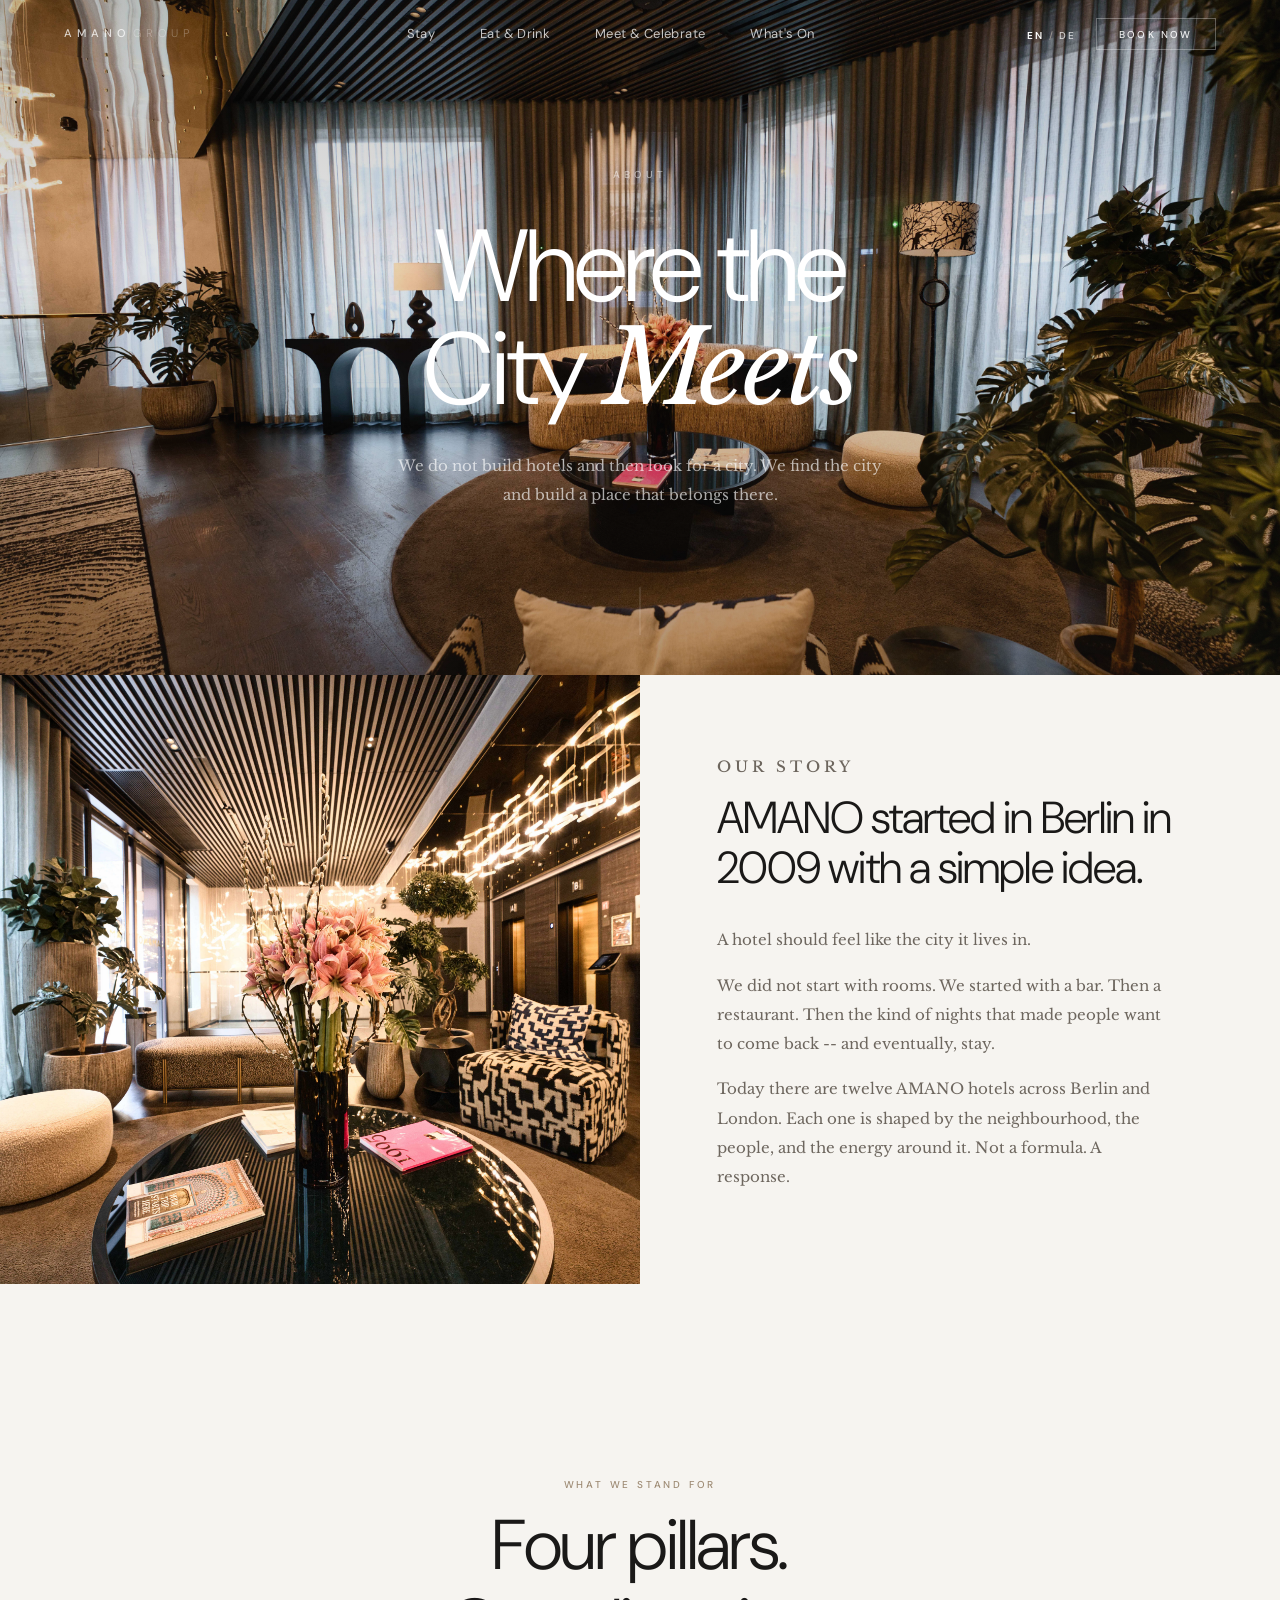
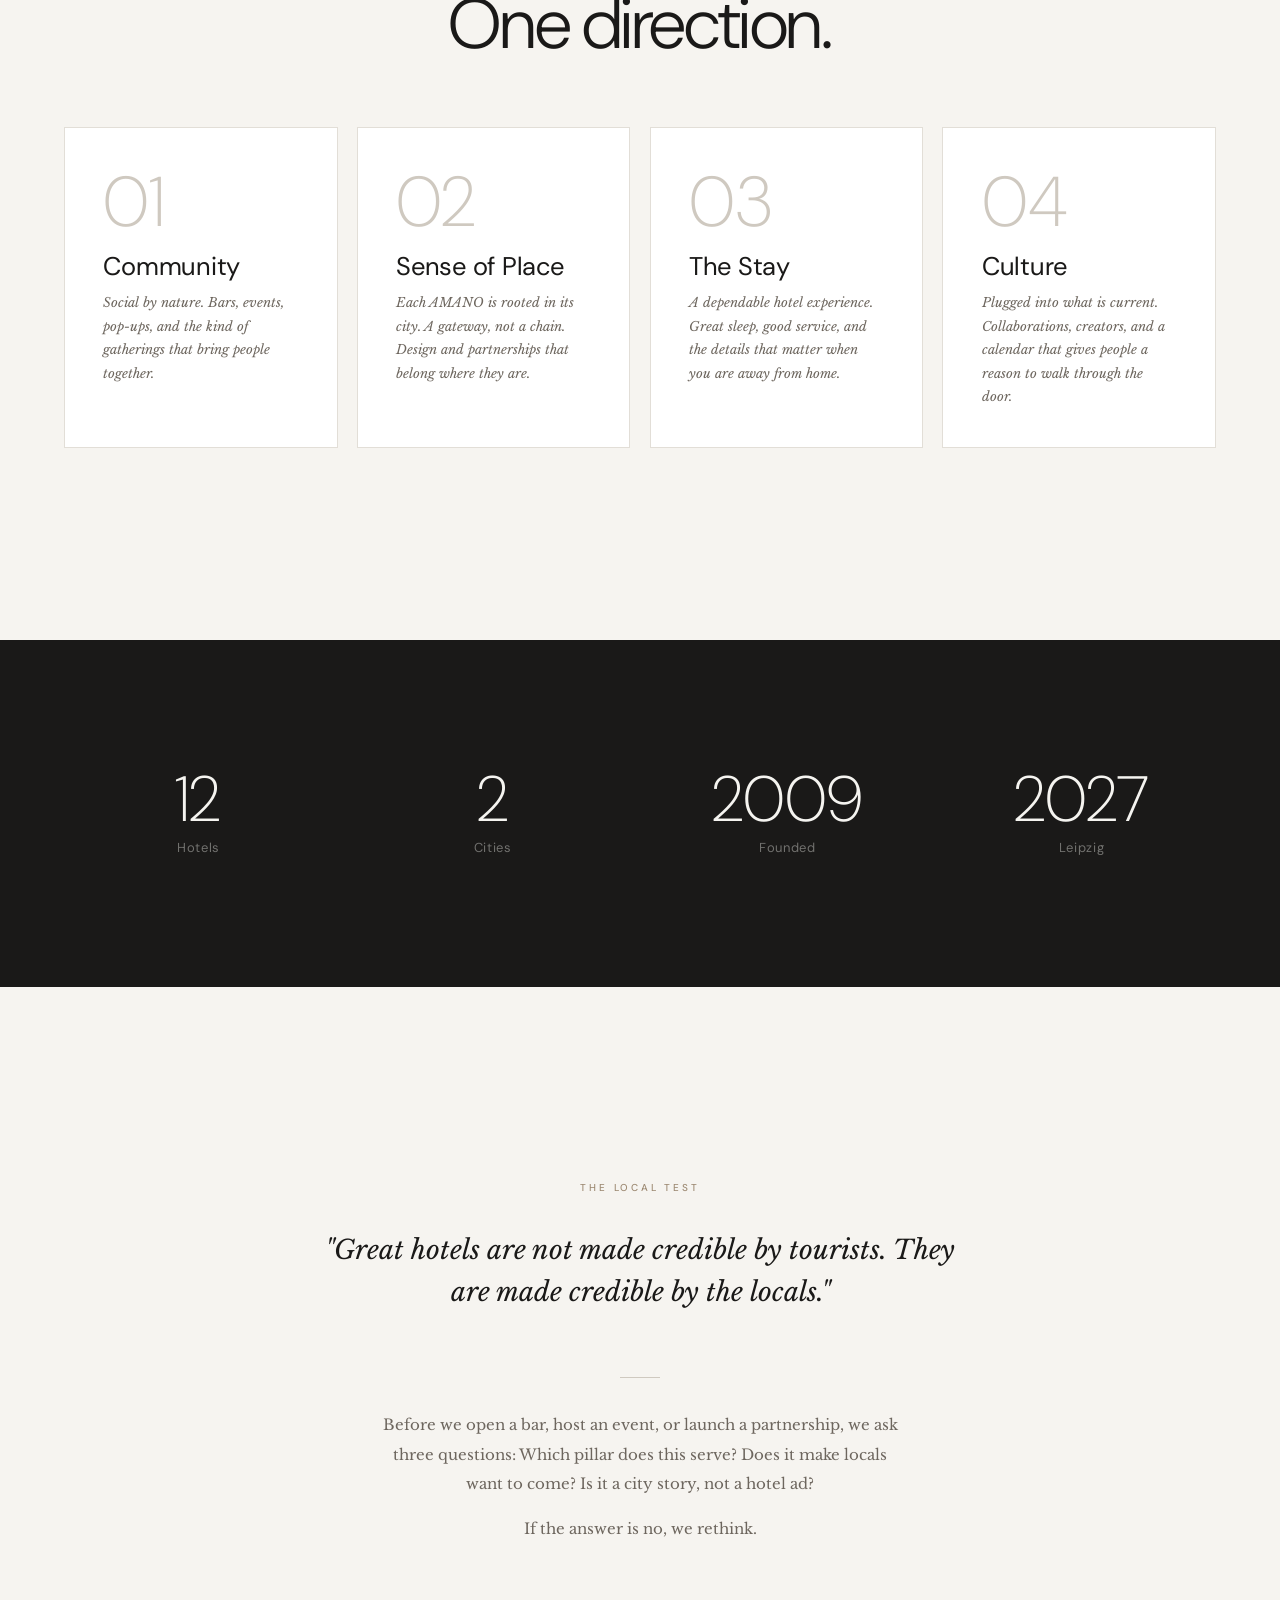
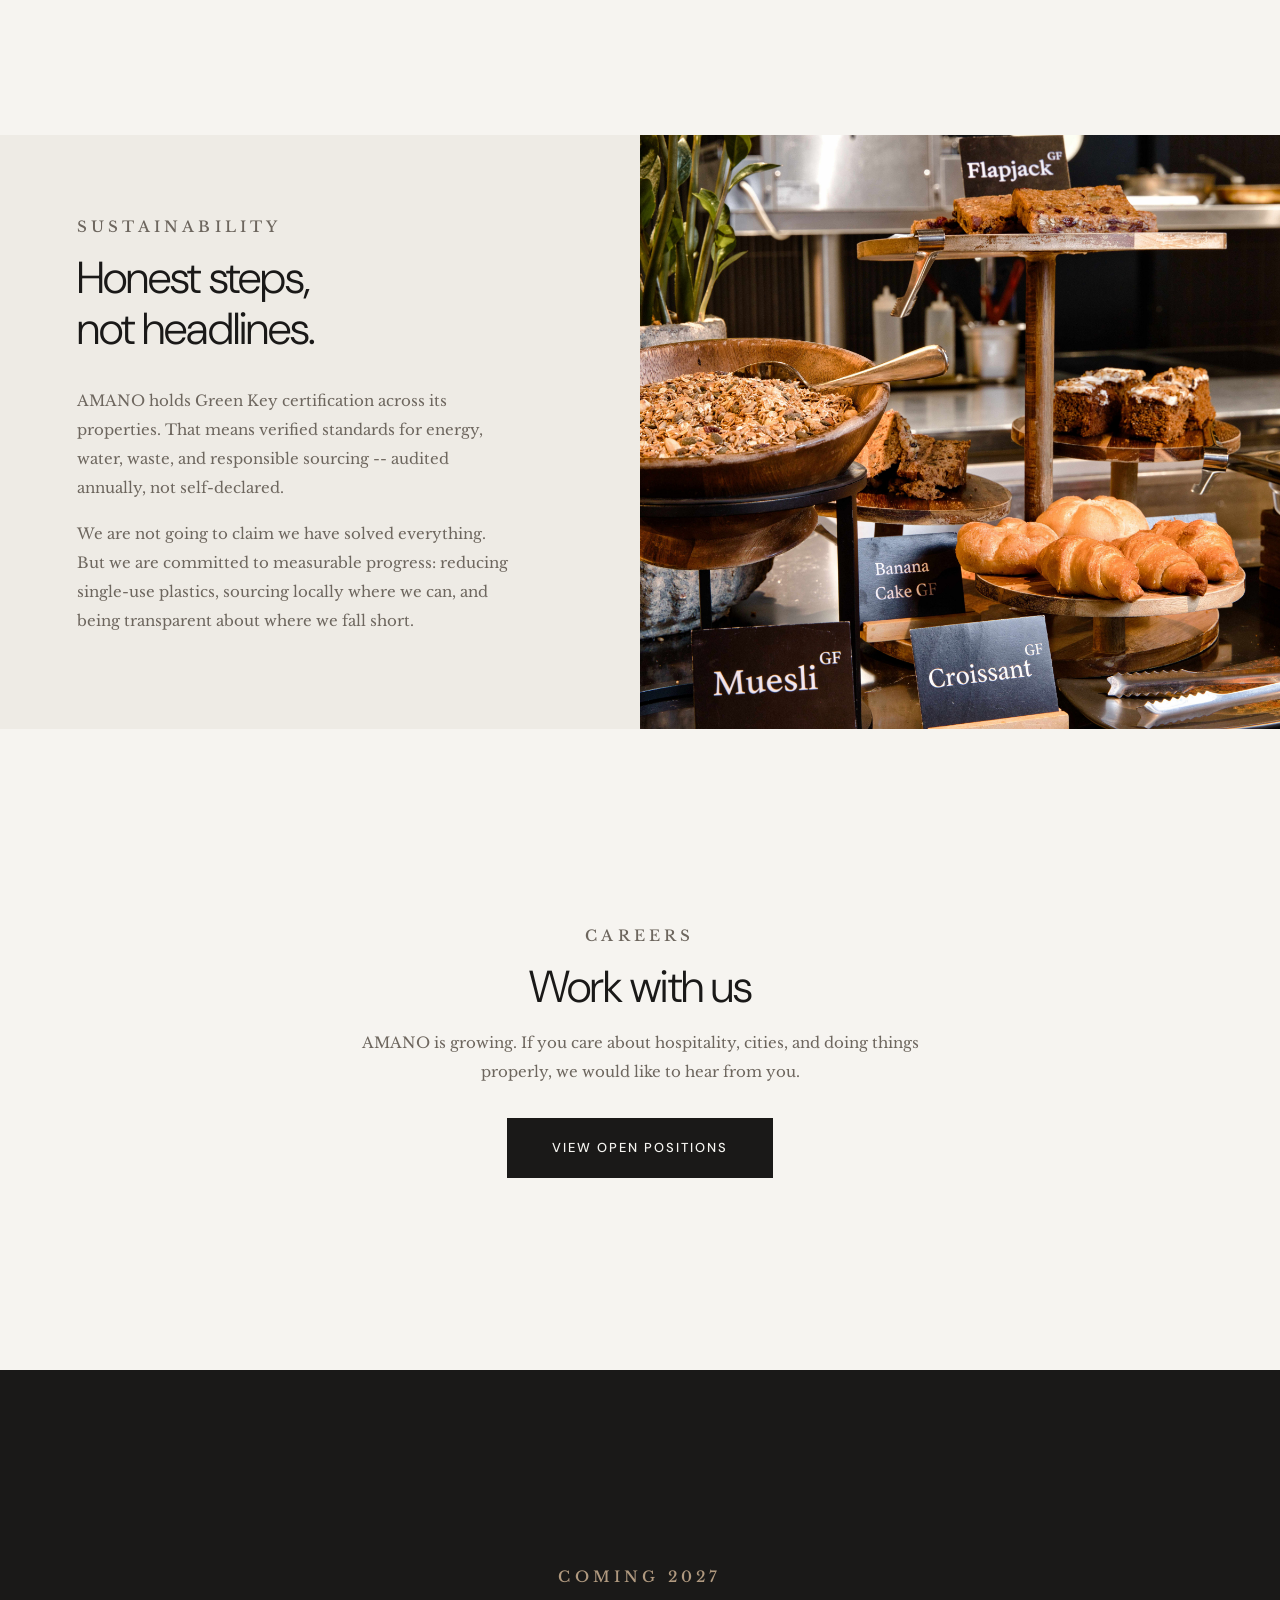
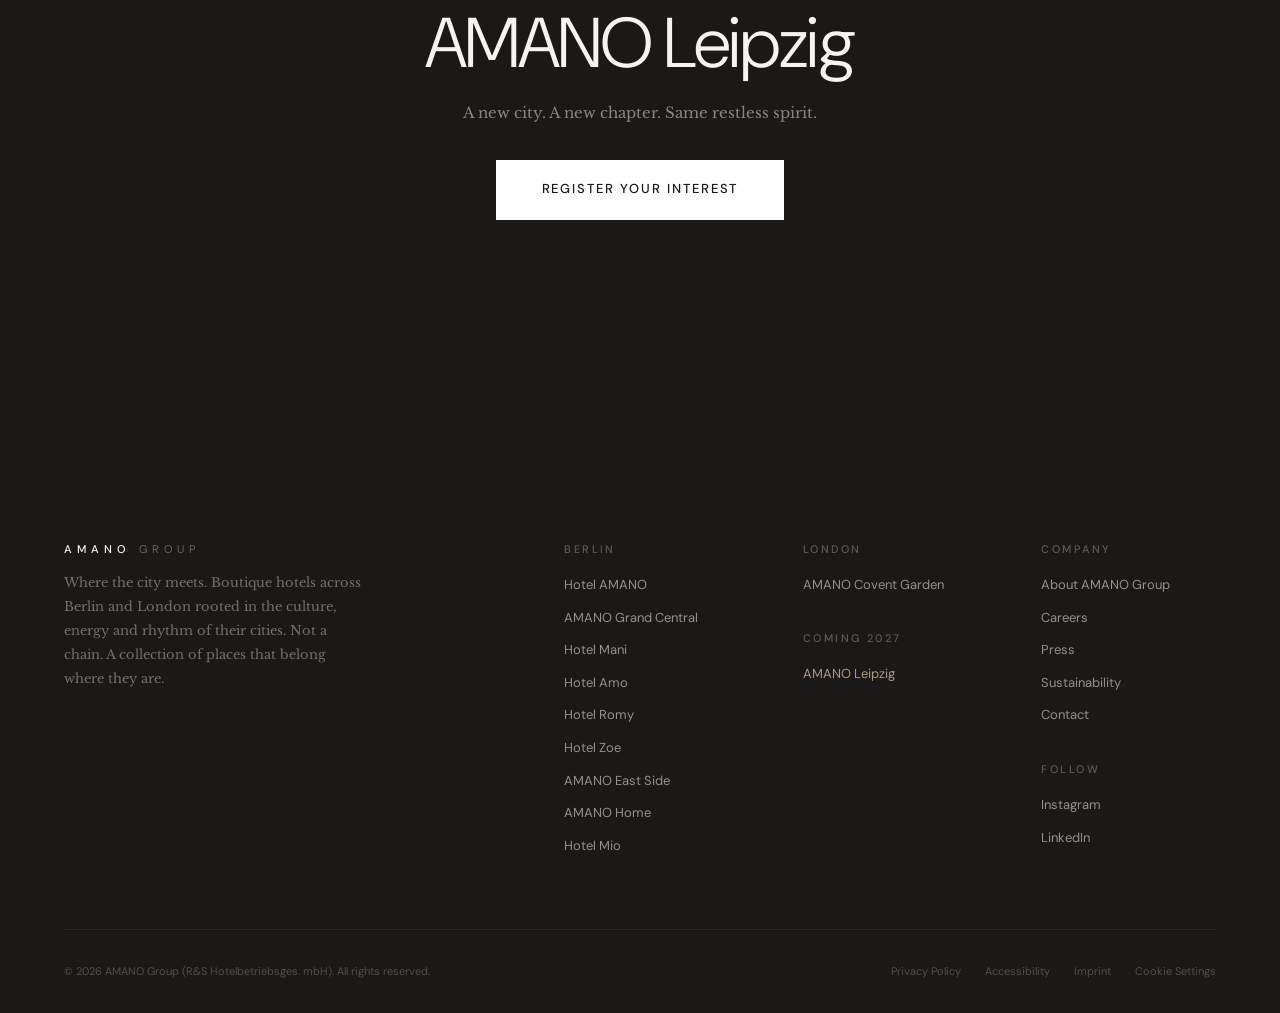
==== about.html @ 75efab24 "Add 5 new pages: Eat & Drink, Meet & Celebrate, What's On, Berlin, About Full site now 7 pages, each" ====
<!DOCTYPE html>
<html lang="en">
<head>
  <meta charset="UTF-8">
  <meta name="viewport" content="width=device-width, initial-scale=1.0">
  <title>About AMANO Group | Where the City Meets</title>
  <meta name="description" content="AMANO Group was founded in Berlin in 2009. Twelve hotels across Berlin and London, each shaped by the neighbourhood, the people, and the energy around it.">
  <link rel="stylesheet" href="css/style.css">
  <style>
    /* ========== About Page Specific Styles ========== */

    /* --- About Hero (shorter than homepage, bottom-aligned text) --- */
    .about-hero {
      position: relative;
      height: 75vh;
      min-height: 560px;
      display: flex;
      align-items: center;
      justify-content: center;
      text-align: center;
      overflow: hidden;
    }

    .about-hero__bg {
      position: absolute;
      inset: 0;
    }

    .about-hero__bg img {
      width: 100%;
      height: 100%;
      object-fit: cover;
    }

    .about-hero__overlay {
      position: absolute;
      inset: 0;
      background: linear-gradient(
        180deg,
        rgba(26,25,24,0.25) 0%,
        rgba(26,25,24,0.1) 40%,
        rgba(26,25,24,0.35) 100%
      );
    }

    .about-hero__content {
      position: relative;
      z-index: 2;
      max-width: 720px;
      padding: 0 2rem;
    }

    .about-hero__title {
      font-family: var(--font-heading);
      font-size: var(--size-hero);
      font-weight: 300;
      line-height: 1.0;
      letter-spacing: -0.03em;
      color: #fff;
      margin-bottom: var(--space-md);
    }

    .about-hero__title em {
      font-family: var(--font-editorial);
      font-style: italic;
      font-weight: 400;
    }

    .about-hero__subtitle {
      font-family: var(--font-editorial);
      font-size: var(--size-body);
      font-weight: 400;
      line-height: 1.9;
      color: rgba(255,255,255,0.65);
      max-width: 500px;
      margin: 0 auto;
    }

    .about-hero__tagline {
      margin-bottom: var(--space-md);
      color: rgba(255,255,255,0.5);
      letter-spacing: 0.4em;
    }

    .about-hero__scroll {
      position: absolute;
      bottom: 2.5rem;
      left: 50%;
      transform: translateX(-50%);
      z-index: 2;
    }

    /* --- Brand Story (Split) --- */
    .brand-story .split__content p {
      max-width: 460px;
    }

    /* --- Four Pillars --- */
    .pillars-section {
      padding: var(--space-2xl) 0;
    }

    .pillar-card {
      padding: clamp(1.5rem, 3vw, 2.5rem);
      background: var(--bg-card);
      border: 1px solid var(--border-light);
      transition: border-color var(--duration-fast);
    }

    .pillar-card:hover {
      border-color: var(--accent);
    }

    .pillar-card__number {
      font-family: var(--font-heading);
      font-size: var(--size-h1);
      font-weight: 200;
      color: var(--border-medium);
      line-height: 1;
      margin-bottom: var(--space-sm);
    }

    .pillar-card__name {
      font-family: var(--font-heading);
      font-size: var(--size-h3);
      font-weight: 400;
      letter-spacing: -0.01em;
      margin-bottom: 0.6rem;
    }

    .pillar-card__desc {
      font-family: var(--font-editorial);
      font-size: var(--size-small);
      font-style: italic;
      color: var(--text-secondary);
      line-height: 1.8;
    }

    /* --- Numbers Section --- */
    .numbers-section {
      background: var(--bg-dark);
      padding: var(--space-xl) 0;
    }

    .numbers-grid {
      display: grid;
      grid-template-columns: repeat(4, 1fr);
      gap: clamp(1rem, 2vw, 2rem);
      text-align: center;
    }

    .number-block__value {
      font-family: var(--font-heading);
      font-size: clamp(2.5rem, 5vw, 4.5rem);
      font-weight: 200;
      line-height: 1;
      color: var(--text-light);
      margin-bottom: 0.3rem;
    }

    .number-block__label {
      font-size: var(--size-small);
      color: rgba(245,244,240,0.4);
      letter-spacing: 0.05em;
    }

    /* --- Local Test (Editorial Quote Block) --- */
    .local-test {
      padding: var(--space-2xl) 0;
    }

    .local-test__inner {
      max-width: 640px;
      margin: 0 auto;
      text-align: center;
    }

    .local-test__quote {
      font-family: var(--font-editorial);
      font-size: clamp(1.25rem, 2.5vw, 1.65rem);
      font-style: italic;
      font-weight: 400;
      line-height: 1.6;
      color: var(--text-primary);
      margin-bottom: var(--space-lg);
    }

    .local-test__body {
      font-family: var(--font-editorial);
      font-size: var(--size-body);
      color: var(--text-secondary);
      line-height: 1.95;
      max-width: 520px;
      margin: 0 auto var(--space-sm);
    }

    .local-test__body:last-of-type {
      margin-bottom: 0;
    }

    /* --- Sustainability Split --- */
    .sustainability .split__content p {
      max-width: 440px;
    }

    /* --- Careers CTA --- */
    .careers-section {
      padding: var(--space-2xl) 0;
      text-align: center;
    }

    .careers-section__inner {
      max-width: 560px;
      margin: 0 auto;
    }

    .careers-section h2 {
      font-size: var(--size-h2);
      margin-bottom: var(--space-sm);
    }

    .careers-section p {
      font-family: var(--font-editorial);
      font-size: var(--size-body);
      color: var(--text-secondary);
      line-height: 1.95;
      margin-bottom: var(--space-md);
    }

    /* --- Leipzig Teaser --- */
    .leipzig-teaser {
      background: var(--bg-dark);
      padding: var(--space-2xl) 0;
      text-align: center;
    }

    .leipzig-teaser__inner {
      max-width: 560px;
      margin: 0 auto;
    }

    .leipzig-teaser .overline {
      color: var(--accent-warm);
      margin-bottom: 0.75rem;
    }

    .leipzig-teaser h2 {
      font-size: var(--size-h1);
      font-weight: 300;
      color: var(--text-light);
      margin-bottom: var(--space-sm);
    }

    .leipzig-teaser p {
      font-family: var(--font-editorial);
      font-size: var(--size-body);
      color: rgba(245,244,240,0.5);
      line-height: 1.95;
      margin-bottom: var(--space-md);
    }

    /* --- Responsive Overrides for About --- */
    @media (max-width: 1024px) {
      .numbers-grid { grid-template-columns: 1fr 1fr; gap: var(--space-lg); }
    }

    @media (max-width: 768px) {
      .numbers-grid { grid-template-columns: 1fr 1fr; gap: var(--space-md); }
      .about-hero { height: 65vh; min-height: 460px; }
    }

    @media (max-width: 480px) {
      .numbers-grid { grid-template-columns: 1fr; gap: var(--space-md); }
    }
  </style>
</head>
<body>

  <!-- ========== NAVIGATION ========== -->
  <nav class="nav nav--transparent nav--on-dark" id="mainNav">
    <div class="nav__inner">
      <a href="index.html" class="nav__brand">AMANO<span>GROUP</span></a>

      <div class="nav__links">
        <a href="berlin.html" class="nav__link">Stay</a>
        <a href="eat-drink.html" class="nav__link">Eat &amp; Drink</a>
        <a href="meet.html" class="nav__link">Meet &amp; Celebrate</a>
        <a href="whats-on.html" class="nav__link">What's On</a>
      </div>

      <div class="nav__actions">
        <div>
          <span class="nav__lang nav__lang--active" data-lang="en">EN</span>
          <span class="nav__lang-sep">/</span>
          <span class="nav__lang" data-lang="de">DE</span>
        </div>
        <button class="btn-book" id="openBooking">Book Now</button>
      </div>

      <button class="nav__toggle" id="navToggle" aria-label="Open menu">
        <span></span><span></span><span></span>
      </button>
    </div>
  </nav>

  <!-- ========== HERO ========== -->
  <section class="about-hero">
    <div class="about-hero__bg">
      <img src="assets/img/DSC04046.jpg" alt="AMANO Hotel lounge with warm contemporary design">
    </div>
    <div class="about-hero__overlay"></div>

    <div class="about-hero__content">
      <p class="overline about-hero__tagline">About</p>
      <h1 class="about-hero__title">Where the<br>City <em>Meets</em></h1>
      <p class="about-hero__subtitle">We do not build hotels and then look for a city. We find the city and build a place that belongs there.</p>
    </div>

    <div class="about-hero__scroll">
      <div class="hero__scroll-line"></div>
    </div>
  </section>

  <!-- ========== BRAND STORY ========== -->
  <section class="brand-story">
    <div class="split reveal">
      <div class="split__image">
        <img src="assets/img/DSC04106.jpg" alt="AMANO hotel lobby with warm lighting and modern interiors">
      </div>
      <div class="split__content">
        <p class="overline">Our Story</p>
        <h2>AMANO started in Berlin in 2009 with a simple idea.</h2>
        <p>A hotel should feel like the city it lives in.</p>
        <p>We did not start with rooms. We started with a bar. Then a restaurant. Then the kind of nights that made people want to come back -- and eventually, stay.</p>
        <p>Today there are twelve AMANO hotels across Berlin and London. Each one is shaped by the neighbourhood, the people, and the energy around it. Not a formula. A response.</p>
      </div>
    </div>
  </section>

  <!-- ========== FOUR PILLARS ========== -->
  <section class="pillars-section">
    <div class="container">
      <div class="section-header--center reveal">
        <p class="overline section-header__overline">What We Stand For</p>
        <h2 class="section-header__title">Four pillars.<br>One direction.</h2>
      </div>

      <div class="grid-4 reveal">
        <div class="pillar-card">
          <p class="pillar-card__number">01</p>
          <h3 class="pillar-card__name">Community</h3>
          <p class="pillar-card__desc">Social by nature. Bars, events, pop-ups, and the kind of gatherings that bring people together.</p>
        </div>

        <div class="pillar-card">
          <p class="pillar-card__number">02</p>
          <h3 class="pillar-card__name">Sense of Place</h3>
          <p class="pillar-card__desc">Each AMANO is rooted in its city. A gateway, not a chain. Design and partnerships that belong where they are.</p>
        </div>

        <div class="pillar-card">
          <p class="pillar-card__number">03</p>
          <h3 class="pillar-card__name">The Stay</h3>
          <p class="pillar-card__desc">A dependable hotel experience. Great sleep, good service, and the details that matter when you are away from home.</p>
        </div>

        <div class="pillar-card">
          <p class="pillar-card__number">04</p>
          <h3 class="pillar-card__name">Culture</h3>
          <p class="pillar-card__desc">Plugged into what is current. Collaborations, creators, and a calendar that gives people a reason to walk through the door.</p>
        </div>
      </div>
    </div>
  </section>

  <!-- ========== NUMBERS ========== -->
  <section class="numbers-section">
    <div class="container">
      <div class="numbers-grid reveal">
        <div class="number-block">
          <p class="number-block__value">12</p>
          <p class="number-block__label">Hotels</p>
        </div>
        <div class="number-block">
          <p class="number-block__value">2</p>
          <p class="number-block__label">Cities</p>
        </div>
        <div class="number-block">
          <p class="number-block__value">2009</p>
          <p class="number-block__label">Founded</p>
        </div>
        <div class="number-block">
          <p class="number-block__value">2027</p>
          <p class="number-block__label">Leipzig</p>
        </div>
      </div>
    </div>
  </section>

  <!-- ========== THE LOCAL TEST ========== -->
  <section class="local-test">
    <div class="container">
      <div class="local-test__inner reveal">
        <p class="overline" style="margin-bottom: var(--space-md);">The Local Test</p>
        <p class="local-test__quote">"Great hotels are not made credible by tourists. They are made credible by the locals."</p>
        <div class="divider divider--center"></div>
        <p class="local-test__body">Before we open a bar, host an event, or launch a partnership, we ask three questions: Which pillar does this serve? Does it make locals want to come? Is it a city story, not a hotel ad?</p>
        <p class="local-test__body">If the answer is no, we rethink.</p>
      </div>
    </div>
  </section>

  <!-- ========== SUSTAINABILITY ========== -->
  <section class="sustainability">
    <div class="split split--reverse reveal">
      <div class="split__image">
        <img src="assets/img/DSC03925.jpg" alt="AMANO hotel interior with natural materials and warm tones">
      </div>
      <div class="split__content" style="background: var(--bg-secondary);">
        <p class="overline">Sustainability</p>
        <h2>Honest steps,<br>not headlines.</h2>
        <p>AMANO holds Green Key certification across its properties. That means verified standards for energy, water, waste, and responsible sourcing -- audited annually, not self-declared.</p>
        <p>We are not going to claim we have solved everything. But we are committed to measurable progress: reducing single-use plastics, sourcing locally where we can, and being transparent about where we fall short.</p>
      </div>
    </div>
  </section>

  <!-- ========== CAREERS CTA ========== -->
  <section class="careers-section">
    <div class="container">
      <div class="careers-section__inner reveal">
        <p class="overline" style="margin-bottom: 0.75rem;">Careers</p>
        <h2>Work with us</h2>
        <p>AMANO is growing. If you care about hospitality, cities, and doing things properly, we would like to hear from you.</p>
        <a href="#" class="btn btn--primary btn--large">View Open Positions</a>
      </div>
    </div>
  </section>

  <!-- ========== LEIPZIG 2027 TEASER ========== -->
  <section class="leipzig-teaser">
    <div class="container">
      <div class="leipzig-teaser__inner reveal">
        <p class="overline">Coming 2027</p>
        <h2>AMANO Leipzig</h2>
        <p>A new city. A new chapter. Same restless spirit.</p>
        <a href="#" class="btn btn--white btn--large">Register Your Interest</a>
      </div>
    </div>
  </section>

  <!-- ========== FOOTER ========== -->
  <footer class="footer">
    <div class="container">
      <div class="footer__grid">
        <div class="footer__brand">
          <p class="footer__brand-name">AMANO <span style="font-weight:300; opacity:0.4;">GROUP</span></p>
          <p class="footer__brand-desc">Where the city meets. Boutique hotels across Berlin and London rooted in the culture, energy and rhythm of their cities. Not a chain. A collection of places that belong where they are.</p>
        </div>

        <div>
          <p class="footer__col-title">Berlin</p>
          <ul class="footer__links">
            <li><a href="#">Hotel AMANO</a></li>
            <li><a href="#">AMANO Grand Central</a></li>
            <li><a href="#">Hotel Mani</a></li>
            <li><a href="#">Hotel Amo</a></li>
            <li><a href="#">Hotel Romy</a></li>
            <li><a href="#">Hotel Zoe</a></li>
            <li><a href="#">AMANO East Side</a></li>
            <li><a href="#">AMANO Home</a></li>
            <li><a href="#">Hotel Mio</a></li>
          </ul>
        </div>

        <div>
          <p class="footer__col-title">London</p>
          <ul class="footer__links">
            <li><a href="property.html">AMANO Covent Garden</a></li>
          </ul>
          <p class="footer__col-title" style="margin-top: var(--space-md);">Coming 2027</p>
          <ul class="footer__links">
            <li><a href="#" style="color: var(--accent-warm);">AMANO Leipzig</a></li>
          </ul>
        </div>

        <div>
          <p class="footer__col-title">Company</p>
          <ul class="footer__links">
            <li><a href="about.html">About AMANO Group</a></li>
            <li><a href="#">Careers</a></li>
            <li><a href="#">Press</a></li>
            <li><a href="#">Sustainability</a></li>
            <li><a href="#">Contact</a></li>
          </ul>
          <p class="footer__col-title" style="margin-top: var(--space-md);">Follow</p>
          <ul class="footer__links">
            <li><a href="#">Instagram</a></li>
            <li><a href="#">LinkedIn</a></li>
          </ul>
        </div>
      </div>

      <div class="footer__bottom">
        <p class="footer__legal">&copy; 2026 AMANO Group (R&amp;S Hotelbetriebsges. mbH). All rights reserved.</p>
        <div class="footer__legal-links">
          <a href="#">Privacy Policy</a>
          <a href="#">Accessibility</a>
          <a href="#">Imprint</a>
          <a href="#">Cookie Settings</a>
        </div>
      </div>
    </div>
  </footer>

  <!-- ========== BOOKING MODAL ========== -->
  <div class="booking-modal" id="bookingModal">
    <div class="booking-modal__backdrop" id="bookingBackdrop"></div>
    <div class="booking-modal__content">
      <button class="booking-modal__close" id="closeBooking">&times;</button>

      <p class="overline" style="margin-bottom: var(--space-xs);">Book Direct</p>
      <h2 class="booking-modal__title">Reserve Your Stay</h2>
      <p class="booking-modal__subtitle">Best rate guaranteed. Perks included.</p>

      <form class="booking-form" onsubmit="return false;">
        <div class="form-group">
          <label for="bookingProperty">Property</label>
          <select id="bookingProperty">
            <option value="">Select a hotel</option>
            <optgroup label="Berlin">
              <option>Hotel AMANO, Mitte</option>
              <option>AMANO Grand Central, Mitte</option>
              <option>Hotel Mani, Mitte</option>
              <option>Hotel Amo, Mitte</option>
              <option>Hotel Romy, Schoneberg</option>
              <option>Hotel Zoe, Mitte</option>
              <option>AMANO East Side, Friedrichshain</option>
              <option>AMANO Home, Mitte</option>
              <option>Hotel Mio, Mitte</option>
            </optgroup>
            <optgroup label="London">
              <option>AMANO Covent Garden</option>
            </optgroup>
          </select>
        </div>

        <div class="booking-form__row">
          <div class="form-group">
            <label for="bookingCheckIn">Check-in</label>
            <input type="date" id="bookingCheckIn">
          </div>
          <div class="form-group">
            <label for="bookingCheckOut">Check-out</label>
            <input type="date" id="bookingCheckOut">
          </div>
        </div>

        <div class="booking-form__row">
          <div class="form-group">
            <label for="bookingGuests">Guests</label>
            <select id="bookingGuests">
              <option>1 Guest</option>
              <option selected>2 Guests</option>
              <option>3 Guests</option>
              <option>4 Guests</option>
            </select>
          </div>
          <div class="form-group">
            <label for="bookingRooms">Rooms</label>
            <select id="bookingRooms">
              <option selected>1 Room</option>
              <option>2 Rooms</option>
              <option>3 Rooms</option>
            </select>
          </div>
        </div>

        <div class="form-group">
          <label>Accessibility</label>
          <select>
            <option>No accessibility requirements</option>
            <option>Wheelchair-accessible room required</option>
            <option>Mobility-accessible room preferred</option>
          </select>
        </div>

        <div class="booking-perks">
          <div class="booking-perk">
            <p class="booking-perk__value">10% off</p>
            <p class="booking-perk__label">vs. Booking.com</p>
          </div>
          <div class="booking-perk">
            <p class="booking-perk__value">Early</p>
            <p class="booking-perk__label">check-in priority</p>
          </div>
          <div class="booking-perk">
            <p class="booking-perk__value">20% off</p>
            <p class="booking-perk__label">restaurant &amp; bar</p>
          </div>
        </div>

        <button type="submit" class="btn btn--primary btn--large">Check Availability</button>
      </form>
    </div>
  </div>

  <script src="js/main.js"></script>
</body>
</html>
---- css/style.css ----
/* ============================================
   AMANO GROUP - Design System & Styles
   "Where the City Meets"
   V3 -- Sans-serif-led, warm earth, editorial
   Ref: Soho House / Aman / Maybourne / Wilmina
   ============================================ */

@import url('https://fonts.googleapis.com/css2?family=DM+Sans:ital,wght@0,300;0,400;0,500;0,600;1,300;1,400&family=Libre+Baskerville:ital,wght@0,400;0,700;1,400&display=swap');

:root {
  /* Palette -- warm, organic, grounded */
  --bg-primary: #F6F4F0;
  --bg-secondary: #EEEBE5;
  --bg-card: #FFFFFF;
  --bg-dark: #1A1918;
  --bg-dark-soft: #272524;
  --accent: #9E8B74;
  --accent-warm: #B0997F;
  --accent-hover: #87755F;
  --accent-subtle: rgba(158, 139, 116, 0.1);
  --text-primary: #1A1918;
  --text-secondary: #6D665E;
  --text-muted: #A09A92;
  --text-light: #F5F4F0;
  --border-light: #E2DED7;
  --border-medium: #CFC9C0;
  --overlay-light: rgba(26, 25, 24, 0.3);
  --overlay-medium: rgba(26, 25, 24, 0.5);

  /* Secondary earth tones (available for tags, categories, accents) */
  --earth-rose: #C49898;
  --earth-teal: #7D9C8B;
  --earth-terracotta: #C4826A;
  --earth-olive: #8A9178;

  /* Property Accents (from CI guide) */
  --amano-bronze: #9E8B74;
  --mani-green: #5E8A6F;
  --amo-petrol: #3B4670;
  --romy-mustard: #B8952E;
  --east-side-red: #9E5B4F;
  --home-teal: #4A6B72;
  --mio-forest: #4D6653;
  --agc-warm-gray: #8A857A;
  --conference-blue: #4E6E8E;

  /* Typography -- sans-serif-led, serif for editorial */
  --font-heading: 'DM Sans', -apple-system, BlinkMacSystemFont, sans-serif;
  --font-body: 'DM Sans', -apple-system, BlinkMacSystemFont, sans-serif;
  --font-editorial: 'Libre Baskerville', Georgia, serif;
  --size-hero: clamp(3.5rem, 8vw, 7.5rem);
  --size-h1: clamp(2.6rem, 5.5vw, 4.8rem);
  --size-h2: clamp(2rem, 3.5vw, 3rem);
  --size-h3: clamp(1.25rem, 2vw, 1.65rem);
  --size-h4: clamp(1.05rem, 1.5vw, 1.2rem);
  --size-body: 0.9375rem;
  --size-body-lg: 1.0625rem;
  --size-small: 0.8125rem;
  --size-caption: 0.6875rem;
  --size-overline: 0.625rem;

  /* Spacing -- Soho House scale */
  --space-xs: 0.5rem;
  --space-sm: 1rem;
  --space-md: 2rem;
  --space-lg: 4rem;
  --space-xl: 8rem;
  --space-2xl: 12rem;

  /* Layout */
  --max-width: 1400px;
  --max-width-narrow: 900px;
  --nav-height: 68px;

  /* Motion */
  --ease-out: cubic-bezier(0.25, 0.46, 0.45, 0.94);
  --duration-fast: 200ms;
  --duration-normal: 450ms;
  --duration-slow: 900ms;
}

/* --- Reset --- */
*, *::before, *::after { margin: 0; padding: 0; box-sizing: border-box; }

html {
  scroll-behavior: smooth;
  -webkit-font-smoothing: antialiased;
  -moz-osx-font-smoothing: grayscale;
}

body {
  font-family: var(--font-body);
  font-size: var(--size-body);
  font-weight: 400;
  line-height: 1.75;
  color: var(--text-primary);
  background: var(--bg-primary);
  overflow-x: hidden;
}

img { display: block; max-width: 100%; height: auto; }
a { color: inherit; text-decoration: none; transition: color var(--duration-fast) var(--ease-out); }
button { font-family: inherit; cursor: pointer; border: none; background: none; color: inherit; }
ul, ol { list-style: none; }

/* --- Typography --- */
h1, h2, h3, h4 {
  font-family: var(--font-heading);
  font-weight: 300;
  line-height: 1.12;
  letter-spacing: -0.02em;
  color: var(--text-primary);
}

h3, h4 {
  font-weight: 400;
  letter-spacing: -0.01em;
}

.overline {
  font-family: var(--font-body);
  font-size: var(--size-overline);
  font-weight: 500;
  letter-spacing: 0.28em;
  text-transform: uppercase;
  color: var(--accent);
}

.editorial-body {
  font-family: var(--font-editorial);
  font-size: var(--size-body);
  line-height: 1.95;
  color: var(--text-secondary);
}

/* --- Layout --- */
.container {
  width: 100%;
  max-width: var(--max-width);
  margin: 0 auto;
  padding: 0 clamp(1.5rem, 5vw, 5rem);
}

.container--narrow {
  max-width: var(--max-width-narrow);
}

.section { padding: var(--space-xl) 0; }
.section--large { padding: var(--space-2xl) 0; }

.grid-2 {
  display: grid;
  grid-template-columns: 1fr 1fr;
  gap: clamp(0.75rem, 1.5vw, 1.5rem);
}

.grid-3 {
  display: grid;
  grid-template-columns: repeat(3, 1fr);
  gap: clamp(0.75rem, 1.5vw, 1.5rem);
}

.grid-4 {
  display: grid;
  grid-template-columns: repeat(4, 1fr);
  gap: clamp(0.75rem, 1.5vw, 1.5rem);
}

/* --- Navigation --- */
.nav {
  position: fixed;
  top: 0;
  left: 0;
  right: 0;
  height: var(--nav-height);
  z-index: 1000;
  transition: all var(--duration-normal) var(--ease-out);
}

.nav--transparent { background: transparent; }

.nav--solid {
  background: rgba(246, 244, 240, 0.96);
  backdrop-filter: blur(20px);
  -webkit-backdrop-filter: blur(20px);
  border-bottom: 1px solid var(--border-light);
}

.nav--on-dark .nav__brand,
.nav--on-dark .nav__link,
.nav--on-dark .nav__lang { color: rgba(255,255,255,0.75); }
.nav--on-dark .nav__lang--active { color: #fff; }
.nav--on-dark .btn-book {
  border-color: rgba(255,255,255,0.3);
  color: rgba(255,255,255,0.9);
  background: transparent;
}
.nav--on-dark .btn-book:hover {
  background: #fff;
  color: var(--bg-dark);
  border-color: #fff;
}

.nav--solid .nav__brand,
.nav--solid .nav__link { color: var(--text-secondary); }
.nav--solid .nav__lang { color: var(--text-muted); }
.nav--solid .nav__lang--active { color: var(--text-primary); }
.nav--solid .btn-book {
  border-color: var(--border-medium);
  color: var(--text-primary);
  background: transparent;
}
.nav--solid .btn-book:hover {
  background: var(--text-primary);
  color: var(--bg-primary);
  border-color: var(--text-primary);
}

.nav__inner {
  display: flex;
  align-items: center;
  justify-content: space-between;
  max-width: var(--max-width);
  margin: 0 auto;
  padding: 0 clamp(1.5rem, 5vw, 5rem);
  height: 100%;
}

.nav__brand {
  font-family: var(--font-body);
  font-size: 0.7rem;
  font-weight: 500;
  letter-spacing: 0.45em;
  text-transform: uppercase;
}

.nav__brand span {
  font-weight: 300;
  opacity: 0.4;
  margin-left: 0.15em;
}

.nav__links {
  display: flex;
  align-items: center;
  gap: clamp(2rem, 3.5vw, 3.5rem);
}

.nav__link {
  font-size: var(--size-small);
  font-weight: 400;
  letter-spacing: 0.03em;
  position: relative;
}

.nav__link::after {
  content: '';
  position: absolute;
  bottom: -3px;
  left: 0;
  width: 0;
  height: 1px;
  background: currentColor;
  transition: width var(--duration-normal) var(--ease-out);
}

.nav__link:hover { color: var(--text-primary); }
.nav__link:hover::after { width: 100%; }

.nav__actions {
  display: flex;
  align-items: center;
  gap: 1.25rem;
}

.nav__lang {
  font-size: 0.625rem;
  font-weight: 500;
  letter-spacing: 0.18em;
  text-transform: uppercase;
  cursor: pointer;
  transition: color var(--duration-fast);
}

.nav__lang--active { font-weight: 600; }
.nav__lang-sep { font-size: 0.625rem; color: var(--text-muted); margin: 0 0.1rem; }

.btn-book {
  font-size: 0.625rem;
  font-weight: 500;
  letter-spacing: 0.22em;
  text-transform: uppercase;
  padding: 0.55rem 1.4rem;
  border: 1px solid;
  transition: all var(--duration-fast) var(--ease-out);
}

.nav__toggle {
  display: none;
  flex-direction: column;
  gap: 5px;
  padding: 4px;
}

.nav__toggle span {
  display: block;
  width: 20px;
  height: 1px;
  background: currentColor;
}

/* --- Hero --- */
.hero {
  position: relative;
  height: 100vh;
  min-height: 700px;
  display: flex;
  align-items: center;
  justify-content: center;
  text-align: center;
  overflow: hidden;
}

.hero__bg {
  position: absolute;
  inset: 0;
}

.hero__bg img {
  width: 100%;
  height: 100%;
  object-fit: cover;
}

.hero__overlay {
  position: absolute;
  inset: 0;
  background: linear-gradient(
    180deg,
    rgba(26,25,24,0.2) 0%,
    rgba(26,25,24,0.08) 40%,
    rgba(26,25,24,0.25) 100%
  );
}

.hero__content {
  position: relative;
  z-index: 2;
  max-width: 780px;
  padding: 0 2rem;
}

.hero__tagline {
  margin-bottom: var(--space-md);
  color: rgba(255,255,255,0.55);
  letter-spacing: 0.4em;
}

.hero__title {
  font-family: var(--font-heading);
  font-size: var(--size-hero);
  font-weight: 300;
  line-height: 1.0;
  letter-spacing: -0.03em;
  color: #fff;
  margin-bottom: var(--space-md);
}

.hero__title em {
  font-family: var(--font-editorial);
  font-style: italic;
  font-weight: 400;
}

.hero__subtitle {
  font-family: var(--font-editorial);
  font-size: var(--size-body);
  font-weight: 400;
  line-height: 1.9;
  color: rgba(255,255,255,0.65);
  max-width: 440px;
  margin: 0 auto;
}

.hero__scroll {
  position: absolute;
  bottom: 2.5rem;
  left: 50%;
  transform: translateX(-50%);
  z-index: 2;
}

.hero__scroll-line {
  width: 1px;
  height: 48px;
  background: rgba(255,255,255,0.2);
  position: relative;
  overflow: hidden;
}

.hero__scroll-line::after {
  content: '';
  position: absolute;
  top: -100%;
  left: 0;
  width: 100%;
  height: 100%;
  background: rgba(255,255,255,0.6);
  animation: scrollDown 2.5s ease-in-out infinite;
}

@keyframes scrollDown {
  0% { top: -100%; }
  50% { top: 100%; }
  100% { top: 100%; }
}

/* --- Section Headers --- */
.section-header {
  margin-bottom: var(--space-lg);
}

.section-header--center {
  text-align: center;
  max-width: 640px;
  margin-left: auto;
  margin-right: auto;
  margin-bottom: var(--space-lg);
}

.section-header__overline { margin-bottom: 0.75rem; }

.section-header__title {
  font-size: var(--size-h1);
  margin-bottom: var(--space-sm);
}

.section-header__desc {
  font-family: var(--font-editorial);
  font-size: var(--size-body);
  color: var(--text-secondary);
  max-width: 480px;
  line-height: 1.95;
}

.section-header--center .section-header__desc { margin: 0 auto; }

/* --- Divider --- */
.divider {
  width: 40px;
  height: 1px;
  background: var(--border-medium);
  margin: var(--space-md) 0;
}

.divider--center { margin-left: auto; margin-right: auto; }

/* --- City Cards --- */
.city-card {
  position: relative;
  overflow: hidden;
  display: block;
  aspect-ratio: 4/5;
}

.city-card__img {
  width: 100%;
  height: 100%;
  object-fit: cover;
  transition: transform 1.4s var(--ease-out);
}

.city-card:hover .city-card__img { transform: scale(1.03); }

.city-card__overlay {
  position: absolute;
  inset: 0;
  background: linear-gradient(to top, rgba(26,25,24,0.6) 0%, rgba(26,25,24,0) 50%);
}

.city-card__content {
  position: absolute;
  bottom: 0;
  left: 0;
  right: 0;
  padding: clamp(1.5rem, 3vw, 2.5rem);
  color: #fff;
}

.city-card__name {
  font-family: var(--font-heading);
  font-size: var(--size-h2);
  font-weight: 300;
  letter-spacing: -0.02em;
  color: #fff;
  margin-bottom: 0.2rem;
}

.city-card__count {
  font-size: var(--size-small);
  color: rgba(255,255,255,0.55);
}

/* --- Property Cards --- */
.property-card {
  display: block;
  transition: transform var(--duration-normal) var(--ease-out);
}

.property-card:hover { transform: translateY(-2px); }

.property-card__image {
  position: relative;
  aspect-ratio: 3/2;
  overflow: hidden;
  background: var(--bg-secondary);
}

.property-card__image img {
  width: 100%;
  height: 100%;
  object-fit: cover;
  transition: transform 1.2s var(--ease-out);
}

.property-card:hover .property-card__image img { transform: scale(1.03); }

.property-card__accent {
  position: absolute;
  bottom: 0;
  left: 0;
  width: 100%;
  height: 2px;
}

.property-card__body { padding: 1.1rem 0; }

.property-card__city {
  font-size: var(--size-caption);
  font-weight: 500;
  letter-spacing: 0.2em;
  text-transform: uppercase;
  color: var(--text-muted);
  margin-bottom: 0.2rem;
}

.property-card__name {
  font-family: var(--font-heading);
  font-size: var(--size-h4);
  font-weight: 400;
  margin-bottom: 0.3rem;
}

.property-card__desc {
  font-family: var(--font-editorial);
  font-size: var(--size-small);
  font-style: italic;
  color: var(--text-secondary);
  line-height: 1.7;
}

/* --- Split Section --- */
.split {
  display: grid;
  grid-template-columns: 1fr 1fr;
  align-items: stretch;
}

.split--reverse { direction: rtl; }
.split--reverse > * { direction: ltr; }

.split__image {
  position: relative;
  overflow: hidden;
  min-height: 520px;
}

.split__image img {
  width: 100%;
  height: 100%;
  object-fit: cover;
  position: absolute;
  inset: 0;
}

.split__content {
  display: flex;
  flex-direction: column;
  justify-content: center;
  padding: clamp(3rem, 6vw, 7rem);
  background: var(--bg-primary);
}

.split__content .overline { margin-bottom: 0.75rem; }

.split__content h2 {
  font-size: var(--size-h2);
  margin-bottom: var(--space-md);
}

.split__content p {
  font-family: var(--font-editorial);
  font-size: var(--size-body);
  color: var(--text-secondary);
  margin-bottom: var(--space-sm);
  max-width: 420px;
  line-height: 1.95;
}

/* --- CTA Links --- */
.cta-link {
  display: inline-flex;
  align-items: center;
  gap: 0.5rem;
  font-family: var(--font-body);
  font-size: var(--size-small);
  font-weight: 500;
  letter-spacing: 0.06em;
  color: var(--accent-hover);
  margin-top: var(--space-sm);
  transition: gap var(--duration-fast), color var(--duration-fast);
}

.cta-link:hover { gap: 0.8rem; color: var(--text-primary); }
.cta-link svg { width: 14px; height: 14px; }

/* --- Buttons --- */
.btn {
  display: inline-flex;
  align-items: center;
  justify-content: center;
  font-family: var(--font-body);
  font-size: 0.6875rem;
  font-weight: 500;
  letter-spacing: 0.2em;
  text-transform: uppercase;
  padding: 0.9rem 2.2rem;
  border: 1px solid transparent;
  transition: all var(--duration-fast) var(--ease-out);
}

.btn--primary {
  background: var(--bg-dark);
  color: var(--text-light);
  border-color: var(--bg-dark);
}

.btn--primary:hover { background: var(--bg-dark-soft); }

.btn--outline {
  background: transparent;
  color: var(--text-primary);
  border-color: var(--border-medium);
}

.btn--outline:hover { border-color: var(--text-primary); }

.btn--large {
  padding: 1.1rem 2.8rem;
  font-size: var(--size-small);
  letter-spacing: 0.15em;
}

.btn--white {
  background: #fff;
  color: var(--bg-dark);
  border-color: #fff;
}

.btn--white:hover {
  background: transparent;
  color: #fff;
}

/* --- Event Cards --- */
.event-card {
  padding: 1.75rem 0;
  border-top: 1px solid var(--border-light);
  transition: border-color var(--duration-fast);
  cursor: pointer;
}

.event-card:hover { border-color: var(--accent); }

.event-card__date-row {
  display: flex;
  align-items: baseline;
  gap: 0.5rem;
  margin-bottom: 0.6rem;
}

.event-card__date {
  font-family: var(--font-heading);
  font-size: var(--size-h3);
  font-weight: 300;
}

.event-card__month {
  font-size: var(--size-caption);
  font-weight: 500;
  letter-spacing: 0.12em;
  text-transform: uppercase;
  color: var(--text-muted);
}

.event-card__title {
  font-family: var(--font-heading);
  font-size: var(--size-h4);
  font-weight: 400;
  margin-bottom: 0.25rem;
}

.event-card__venue {
  font-size: var(--size-small);
  color: var(--text-secondary);
}

.event-card__tag {
  display: inline-block;
  font-size: var(--size-caption);
  font-weight: 500;
  letter-spacing: 0.12em;
  text-transform: uppercase;
  color: var(--accent);
  margin-top: 0.6rem;
}

/* --- Dark Section --- */
.section--dark {
  background: var(--bg-dark);
  color: var(--text-light);
}

.section--dark h1, .section--dark h2,
.section--dark h3, .section--dark h4 { color: var(--text-light); }
.section--dark .overline { color: var(--accent-warm); }
.section--dark .section-header__desc,
.section--dark .editorial-body { color: rgba(245,244,240,0.55); }
.section--dark .event-card { border-color: rgba(255,255,255,0.08); }
.section--dark .event-card:hover { border-color: var(--accent-warm); }
.section--dark .event-card__date { color: var(--text-light); }
.section--dark .event-card__month { color: rgba(255,255,255,0.35); }
.section--dark .event-card__venue { color: rgba(255,255,255,0.45); }
.section--dark .event-card__tag { color: var(--accent-warm); }

/* --- Meet/Corporate --- */
.meet-grid {
  display: grid;
  grid-template-columns: 5fr 3fr;
  gap: clamp(0.75rem, 1.5vw, 1.5rem);
  align-items: stretch;
}

.meet-feature {
  position: relative;
  overflow: hidden;
  min-height: 460px;
}

.meet-feature img {
  width: 100%;
  height: 100%;
  object-fit: cover;
  position: absolute;
  inset: 0;
}

.meet-feature__overlay {
  position: absolute;
  inset: 0;
  background: linear-gradient(to top, rgba(26,25,24,0.7) 0%, transparent 50%);
}

.meet-feature__content {
  position: absolute;
  bottom: 0;
  left: 0;
  right: 0;
  padding: 2rem;
  color: #fff;
}

.meet-feature__content h3 {
  color: #fff;
  font-family: var(--font-heading);
  font-size: var(--size-h3);
  font-weight: 300;
}

.meet-sidebar {
  display: flex;
  flex-direction: column;
  gap: clamp(0.75rem, 1.5vw, 1.5rem);
}

.meet-stat {
  background: var(--bg-secondary);
  padding: clamp(1.5rem, 3vw, 2.5rem);
  flex: 1;
  display: flex;
  flex-direction: column;
  justify-content: center;
}

.meet-stat__number {
  font-family: var(--font-heading);
  font-size: var(--size-h1);
  font-weight: 300;
  line-height: 1;
  margin-bottom: 0.25rem;
}

.meet-stat__label {
  font-size: var(--size-small);
  color: var(--text-secondary);
}

/* --- Perks Strip --- */
.perks-strip {
  display: flex;
  justify-content: center;
  gap: clamp(2rem, 6vw, 6rem);
  padding: var(--space-lg) 0;
  border-top: 1px solid var(--border-light);
  border-bottom: 1px solid var(--border-light);
}

.perks-strip__item { text-align: center; }

.perks-strip__value {
  font-family: var(--font-heading);
  font-size: var(--size-h3);
  font-weight: 300;
  margin-bottom: 0.15rem;
}

.perks-strip__label {
  font-size: var(--size-small);
  color: var(--text-secondary);
}

/* --- Booking Banner (Dark) --- */
.booking-banner {
  background: var(--bg-dark);
  color: var(--text-light);
}

.booking-banner__inner {
  display: grid;
  grid-template-columns: 1fr auto;
  align-items: center;
  gap: var(--space-lg);
  padding: var(--space-lg) 0;
}

.booking-banner__text h2 {
  font-size: var(--size-h2);
  font-weight: 300;
  color: var(--text-light);
  margin-bottom: 0.4rem;
}

.booking-banner__text p {
  font-family: var(--font-editorial);
  font-size: var(--size-body);
  color: rgba(245,244,240,0.5);
}

/* --- Testimonial --- */
.testimonial {
  max-width: 620px;
  margin: 0 auto;
  text-align: center;
  padding: var(--space-xl) 0;
}

.testimonial__quote {
  font-family: var(--font-editorial);
  font-size: clamp(1.25rem, 2.5vw, 1.65rem);
  font-style: italic;
  font-weight: 400;
  line-height: 1.6;
  margin-bottom: var(--space-md);
  color: var(--text-primary);
}

.testimonial__author {
  font-family: var(--font-body);
  font-size: var(--size-caption);
  font-weight: 500;
  letter-spacing: 0.15em;
  text-transform: uppercase;
  color: var(--text-muted);
}

/* --- Gallery --- */
.gallery-row {
  display: grid;
  grid-template-columns: 2fr 1fr 1fr;
  gap: 2px;
}

.gallery-row img {
  width: 100%;
  height: 100%;
  object-fit: cover;
}

/* --- Booking Modal --- */
.booking-modal {
  display: none;
  position: fixed;
  inset: 0;
  z-index: 2000;
  align-items: center;
  justify-content: center;
}

.booking-modal.active { display: flex; }

.booking-modal__backdrop {
  position: absolute;
  inset: 0;
  background: rgba(26, 25, 24, 0.5);
  backdrop-filter: blur(8px);
}

.booking-modal__content {
  position: relative;
  background: var(--bg-primary);
  width: 90%;
  max-width: 600px;
  max-height: 90vh;
  overflow-y: auto;
  padding: clamp(2rem, 4vw, 3rem);
  animation: modalIn 0.5s var(--ease-out);
}

@keyframes modalIn {
  from { opacity: 0; transform: translateY(12px); }
  to { opacity: 1; transform: translateY(0); }
}

.booking-modal__close {
  position: absolute;
  top: 1rem;
  right: 1rem;
  width: 36px;
  height: 36px;
  display: flex;
  align-items: center;
  justify-content: center;
  font-size: 1.25rem;
  color: var(--text-muted);
  transition: color var(--duration-fast);
}

.booking-modal__close:hover { color: var(--text-primary); }

.booking-modal__title {
  font-family: var(--font-heading);
  font-size: var(--size-h2);
  font-weight: 300;
  margin-bottom: 0.25rem;
}

.booking-modal__subtitle {
  font-size: var(--size-small);
  color: var(--text-secondary);
  margin-bottom: var(--space-md);
}

.booking-form { display: grid; gap: 1.1rem; }

.booking-form__row {
  display: grid;
  grid-template-columns: 1fr 1fr;
  gap: 1.1rem;
}

.form-group label {
  display: block;
  font-size: var(--size-caption);
  font-weight: 500;
  letter-spacing: 0.18em;
  text-transform: uppercase;
  color: var(--text-muted);
  margin-bottom: 0.4rem;
}

.form-group select,
.form-group input,
.form-group textarea {
  width: 100%;
  padding: 0.8rem 0.9rem;
  background: var(--bg-card);
  border: 1px solid var(--border-light);
  color: var(--text-primary);
  font-family: var(--font-body);
  font-size: var(--size-body);
  transition: border-color var(--duration-fast);
  -webkit-appearance: none;
  appearance: none;
  border-radius: 0;
}

.form-group textarea {
  resize: vertical;
  min-height: 100px;
  line-height: 1.75;
}

.form-group select:focus,
.form-group input:focus,
.form-group textarea:focus {
  outline: none;
  border-color: var(--accent);
}

.booking-perks {
  display: grid;
  grid-template-columns: 1fr 1fr 1fr;
  gap: 0.75rem;
  padding: 1.1rem;
  background: var(--accent-subtle);
  text-align: center;
}

.booking-perk__value {
  font-family: var(--font-heading);
  font-size: 1rem;
  font-weight: 400;
}

.booking-perk__label {
  font-size: var(--size-caption);
  color: var(--text-muted);
  margin-top: 0.1rem;
}

.booking-form .btn { width: 100%; margin-top: 0.4rem; }

/* --- Room Cards (Editorial) --- */
.room-card {
  background: var(--bg-card);
  border: 1px solid var(--border-light);
  overflow: hidden;
  transition: border-color var(--duration-fast);
}

.room-card:hover { border-color: var(--border-medium); }

.room-card__image {
  aspect-ratio: 4/3;
  overflow: hidden;
}

.room-card__image img {
  width: 100%;
  height: 100%;
  object-fit: cover;
  transition: transform 1.2s var(--ease-out);
}

.room-card:hover .room-card__image img { transform: scale(1.03); }

.room-card__body { padding: 1.5rem; }

.room-card__type {
  font-size: var(--size-caption);
  font-weight: 500;
  letter-spacing: 0.18em;
  text-transform: uppercase;
  color: var(--text-muted);
  margin-bottom: 0.25rem;
}

.room-card__name {
  font-family: var(--font-heading);
  font-size: var(--size-h3);
  font-weight: 300;
  margin-bottom: 0.5rem;
}

.room-card__editorial {
  font-family: var(--font-editorial);
  font-size: var(--size-small);
  font-style: italic;
  color: var(--text-secondary);
  line-height: 1.7;
  margin-bottom: 0.75rem;
}

.room-card__price {
  display: flex;
  align-items: baseline;
  gap: 0.25rem;
}

.room-card__price-from {
  font-size: var(--size-caption);
  color: var(--text-muted);
  text-transform: uppercase;
  letter-spacing: 0.1em;
}

.room-card__price-amount {
  font-family: var(--font-heading);
  font-size: 1.3rem;
  font-weight: 400;
}

.room-card__price-unit {
  font-size: var(--size-small);
  color: var(--text-secondary);
}

.room-card__features {
  display: flex;
  gap: 0.75rem;
  margin-top: 0.6rem;
  padding-top: 0.6rem;
  border-top: 1px solid var(--border-light);
}

.room-card__feature {
  font-size: var(--size-caption);
  color: var(--text-muted);
}

/* --- Venue Cards --- */
.venue-card {
  position: relative;
  aspect-ratio: 3/4;
  overflow: hidden;
  cursor: pointer;
}

.venue-card img {
  width: 100%;
  height: 100%;
  object-fit: cover;
  transition: transform 1.4s var(--ease-out);
}

.venue-card:hover img { transform: scale(1.03); }

.venue-card__overlay {
  position: absolute;
  inset: 0;
  background: linear-gradient(to top, rgba(26,25,24,0.65) 0%, transparent 45%);
}

.venue-card__content {
  position: absolute;
  bottom: 0;
  left: 0;
  right: 0;
  padding: 1.75rem;
  color: #fff;
}

.venue-card__type {
  font-size: var(--size-caption);
  font-weight: 500;
  letter-spacing: 0.2em;
  text-transform: uppercase;
  color: rgba(255,255,255,0.5);
  margin-bottom: 0.2rem;
}

.venue-card__name {
  font-family: var(--font-heading);
  font-size: var(--size-h3);
  font-weight: 300;
  color: #fff;
  margin-bottom: 0.25rem;
}

.venue-card__desc {
  font-family: var(--font-editorial);
  font-size: var(--size-small);
  font-style: italic;
  color: rgba(255,255,255,0.6);
  max-width: 260px;
}

/* --- Neighbourhood Strip --- */
.neighbourhood {
  display: grid;
  grid-template-columns: repeat(4, 1fr);
  border-bottom: 1px solid var(--border-light);
}

.neighbourhood__item {
  padding: 1.5rem;
  text-align: center;
  border-right: 1px solid var(--border-light);
}

.neighbourhood__item:last-child { border-right: none; }

.neighbourhood__item-distance {
  font-family: var(--font-heading);
  font-size: 1.2rem;
  font-weight: 300;
  margin-bottom: 0.1rem;
}

.neighbourhood__item-name {
  font-size: var(--size-small);
  color: var(--text-secondary);
}

/* --- Property Hero --- */
.property-hero {
  position: relative;
  height: 70vh;
  min-height: 500px;
  display: flex;
  align-items: flex-end;
  overflow: hidden;
}

.property-hero__bg {
  position: absolute;
  inset: 0;
}

.property-hero__bg img {
  width: 100%;
  height: 100%;
  object-fit: cover;
}

.property-hero__overlay {
  position: absolute;
  inset: 0;
  background: linear-gradient(to top, rgba(26,25,24,0.65) 0%, rgba(26,25,24,0.05) 50%);
}

.property-hero__content {
  position: relative;
  z-index: 2;
  padding-bottom: clamp(3rem, 6vh, 5rem);
  color: #fff;
}

.property-hero__accent {
  width: 36px;
  height: 2px;
  margin-bottom: 0.75rem;
}

.property-hero__name {
  font-size: var(--size-h1);
  font-weight: 300;
  color: #fff;
  margin-bottom: 0.4rem;
}

.property-hero__location {
  font-family: var(--font-editorial);
  font-size: var(--size-body);
  font-style: italic;
  color: rgba(255,255,255,0.55);
  max-width: 420px;
}

/* --- Back Link --- */
.back-link {
  position: absolute;
  top: calc(var(--nav-height) + 1.25rem);
  left: clamp(1.5rem, 5vw, 5rem);
  z-index: 10;
  display: inline-flex;
  align-items: center;
  gap: 0.35rem;
  font-size: var(--size-small);
  color: rgba(255,255,255,0.5);
  transition: color var(--duration-fast);
}

.back-link:hover { color: #fff; }
.back-link svg { transform: rotate(180deg); }

/* --- Footer --- */
.footer {
  background: var(--bg-dark);
  color: var(--text-light);
  padding: var(--space-xl) 0 var(--space-md);
}

.footer__grid {
  display: grid;
  grid-template-columns: 2.5fr 1fr 1fr 1fr;
  gap: var(--space-lg);
  margin-bottom: var(--space-lg);
}

.footer__brand { max-width: 300px; }

.footer__brand-name {
  font-size: 0.7rem;
  font-weight: 500;
  letter-spacing: 0.45em;
  text-transform: uppercase;
  margin-bottom: 0.75rem;
}

.footer__brand-desc {
  font-family: var(--font-editorial);
  font-size: var(--size-small);
  color: rgba(245,244,240,0.4);
  line-height: 1.85;
}

.footer__col-title {
  font-size: var(--size-caption);
  font-weight: 500;
  letter-spacing: 0.22em;
  text-transform: uppercase;
  color: rgba(245,244,240,0.3);
  margin-bottom: 0.75rem;
}

.footer__links li { margin-bottom: 0.4rem; }

.footer__links a {
  font-size: var(--size-small);
  color: rgba(245,244,240,0.55);
  transition: color var(--duration-fast);
}

.footer__links a:hover { color: var(--text-light); }

.footer__bottom {
  display: flex;
  justify-content: space-between;
  align-items: center;
  padding-top: var(--space-md);
  border-top: 1px solid rgba(255,255,255,0.06);
}

.footer__legal {
  font-size: var(--size-caption);
  color: rgba(245,244,240,0.25);
}

.footer__legal-links { display: flex; gap: 1.5rem; }

.footer__legal-links a {
  font-size: var(--size-caption);
  color: rgba(245,244,240,0.25);
  transition: color var(--duration-fast);
}

.footer__legal-links a:hover { color: rgba(245,244,240,0.5); }

/* --- Scroll Reveal --- */
.reveal {
  opacity: 0;
  transform: translateY(20px);
  transition: opacity var(--duration-slow) var(--ease-out),
              transform var(--duration-slow) var(--ease-out);
}

.reveal.visible {
  opacity: 1;
  transform: translateY(0);
}

/* --- Responsive --- */
@media (max-width: 1024px) {
  .grid-4 { grid-template-columns: 1fr 1fr; }
  .meet-grid { grid-template-columns: 1fr; }
  .footer__grid { grid-template-columns: 1fr 1fr; gap: var(--space-md); }
  .booking-banner__inner { grid-template-columns: 1fr; text-align: center; }
  .neighbourhood { grid-template-columns: 1fr 1fr; }
}

@media (max-width: 768px) {
  .nav__links { display: none; }
  .nav__toggle { display: flex; }
  .grid-2, .grid-3 { grid-template-columns: 1fr; }
  .split { grid-template-columns: 1fr; }
  .split__image { min-height: 320px; }
  .split--reverse { direction: ltr; }
  .booking-form__row { grid-template-columns: 1fr; }
  .booking-perks { grid-template-columns: 1fr; }
  .footer__grid { grid-template-columns: 1fr; }
  .footer__bottom { flex-direction: column; gap: var(--space-sm); text-align: center; }
  .perks-strip { flex-direction: column; align-items: center; gap: var(--space-md); }
  .neighbourhood { grid-template-columns: 1fr; }
  .city-card { aspect-ratio: 3/4; }
}

@media (max-width: 480px) {
  .grid-4 { grid-template-columns: 1fr; }
}
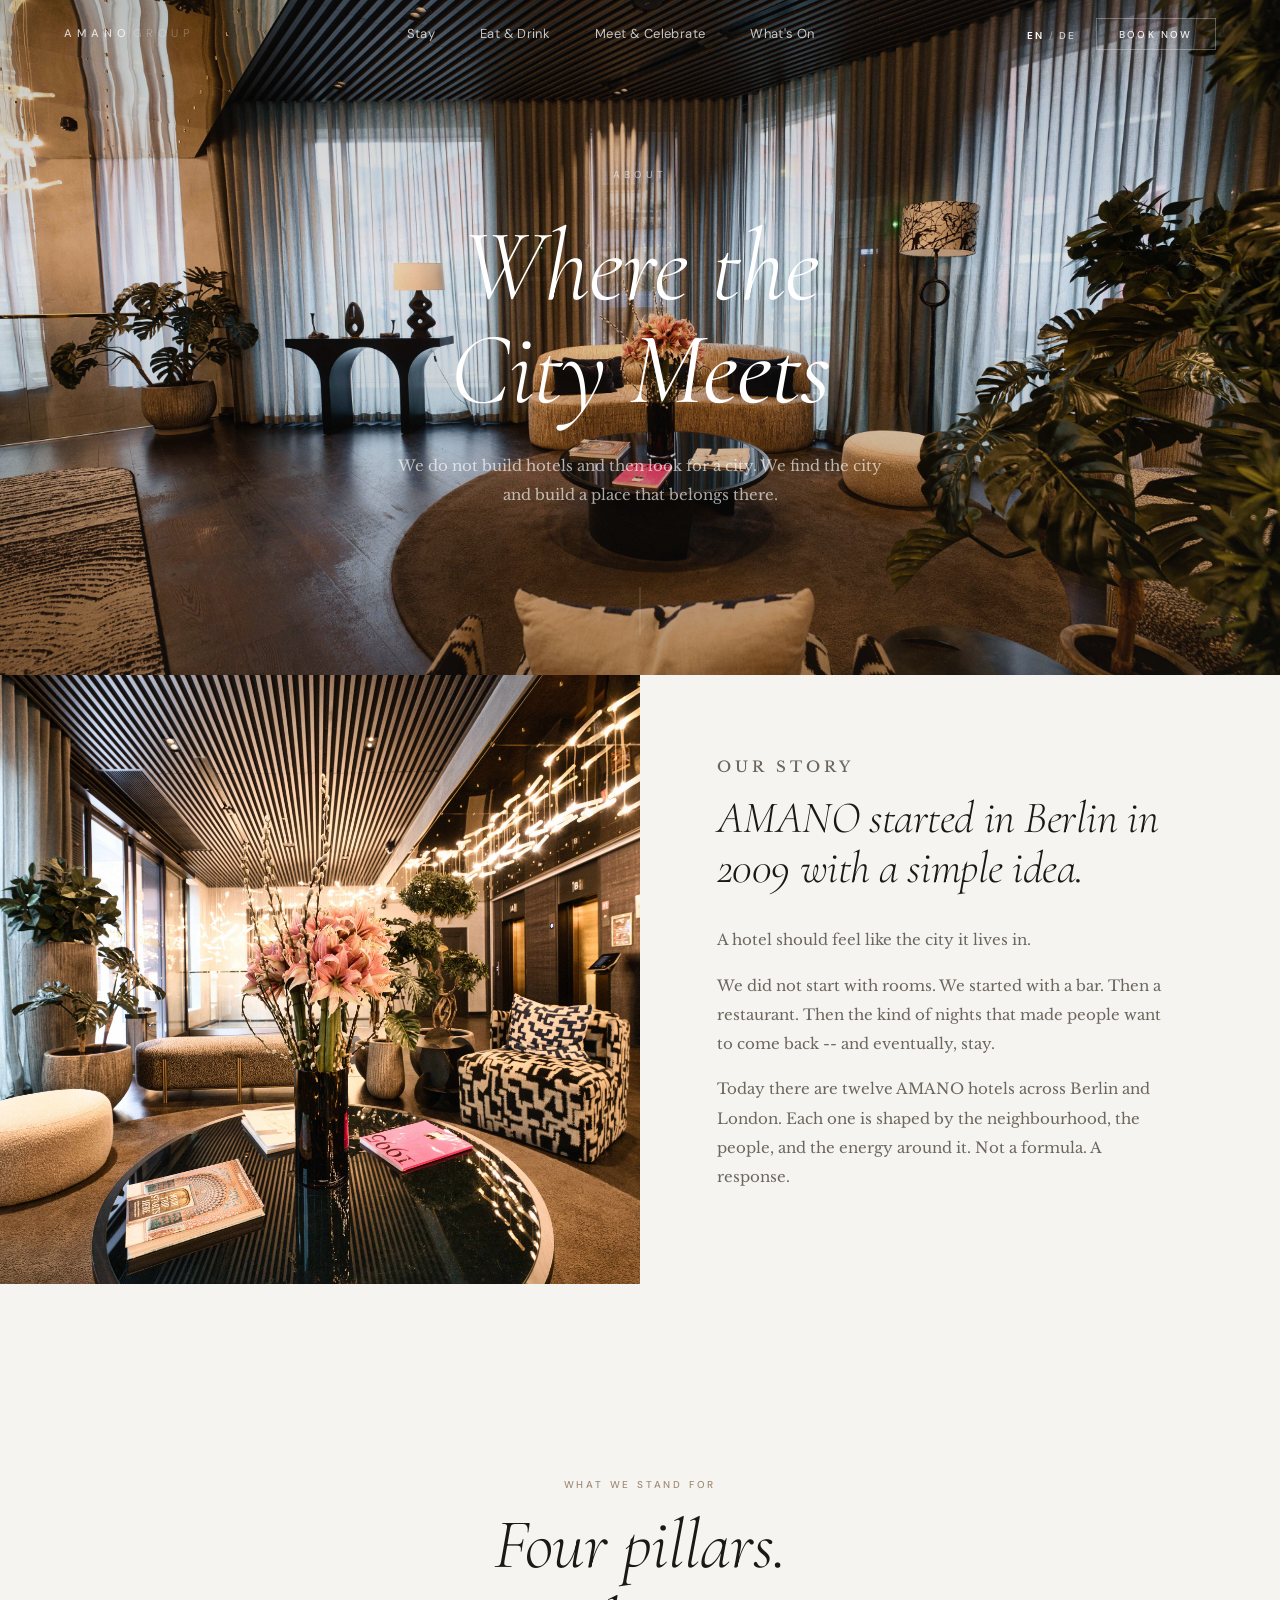
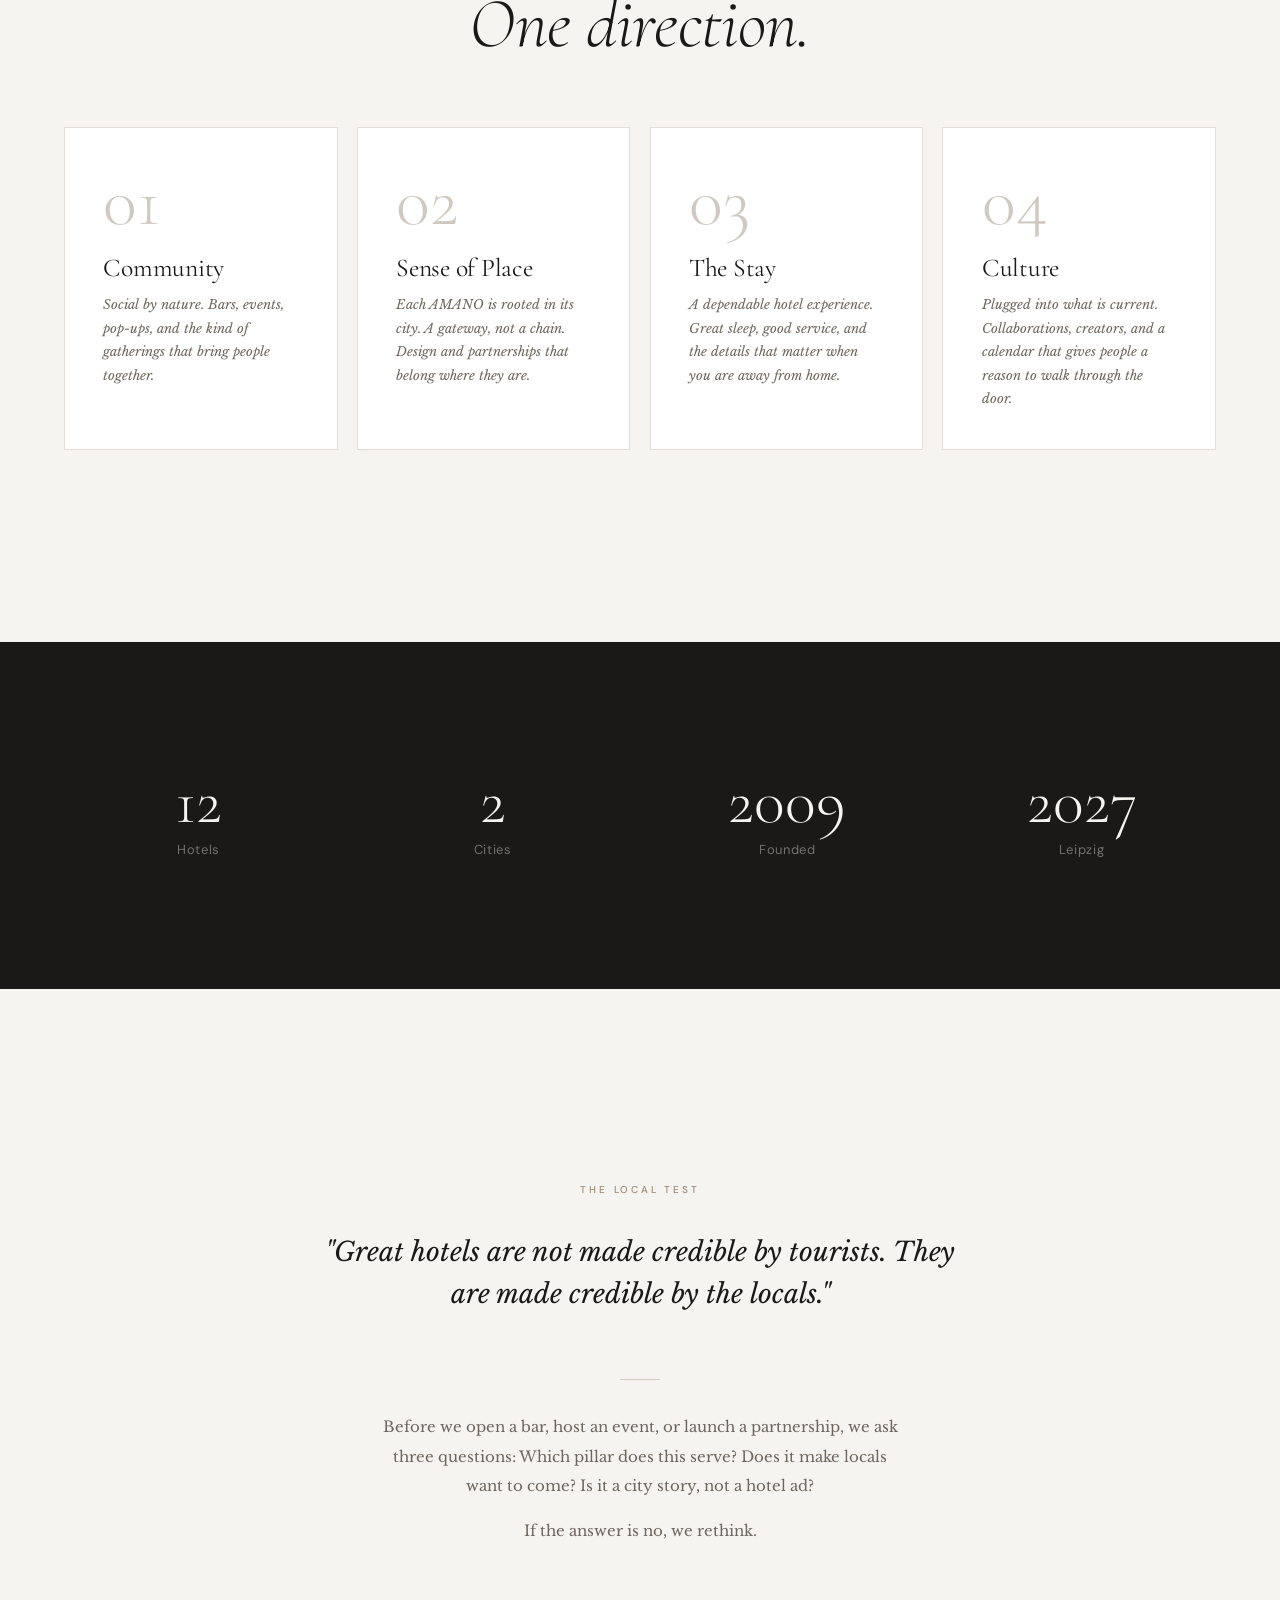
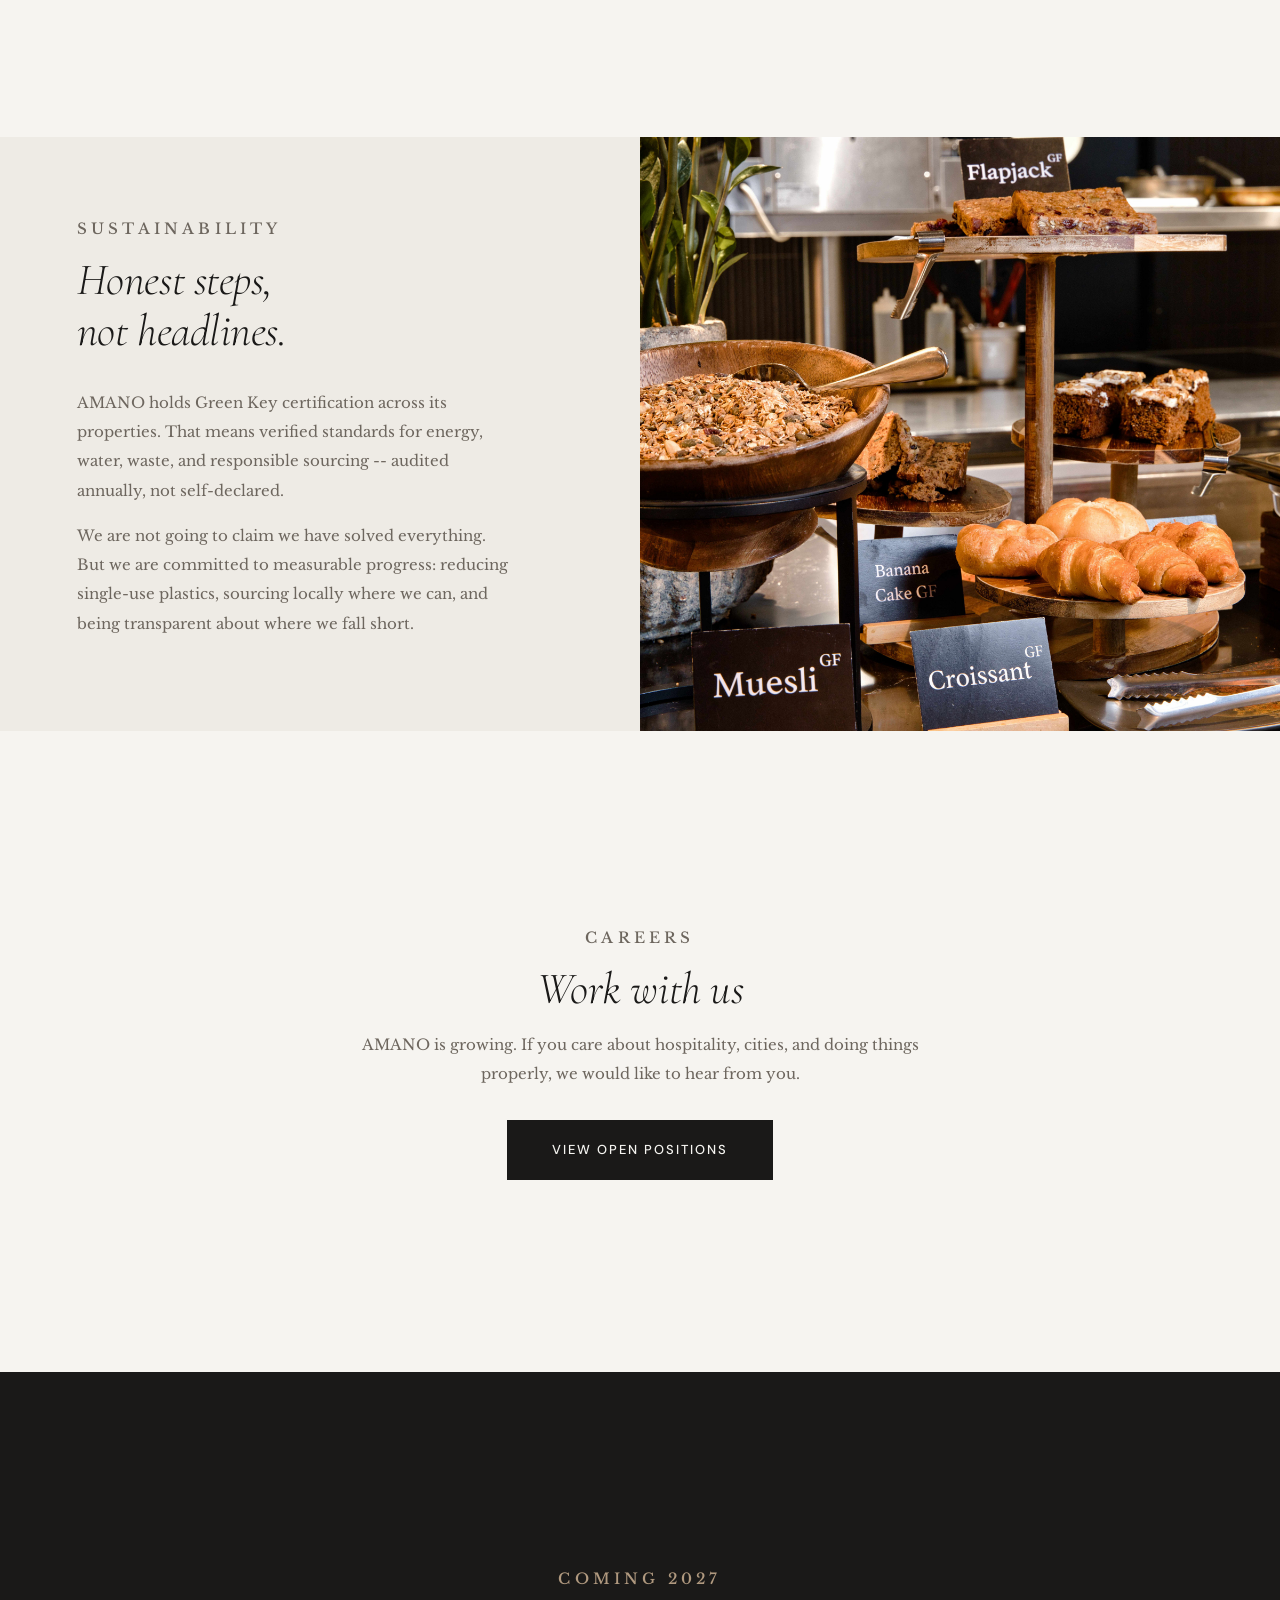
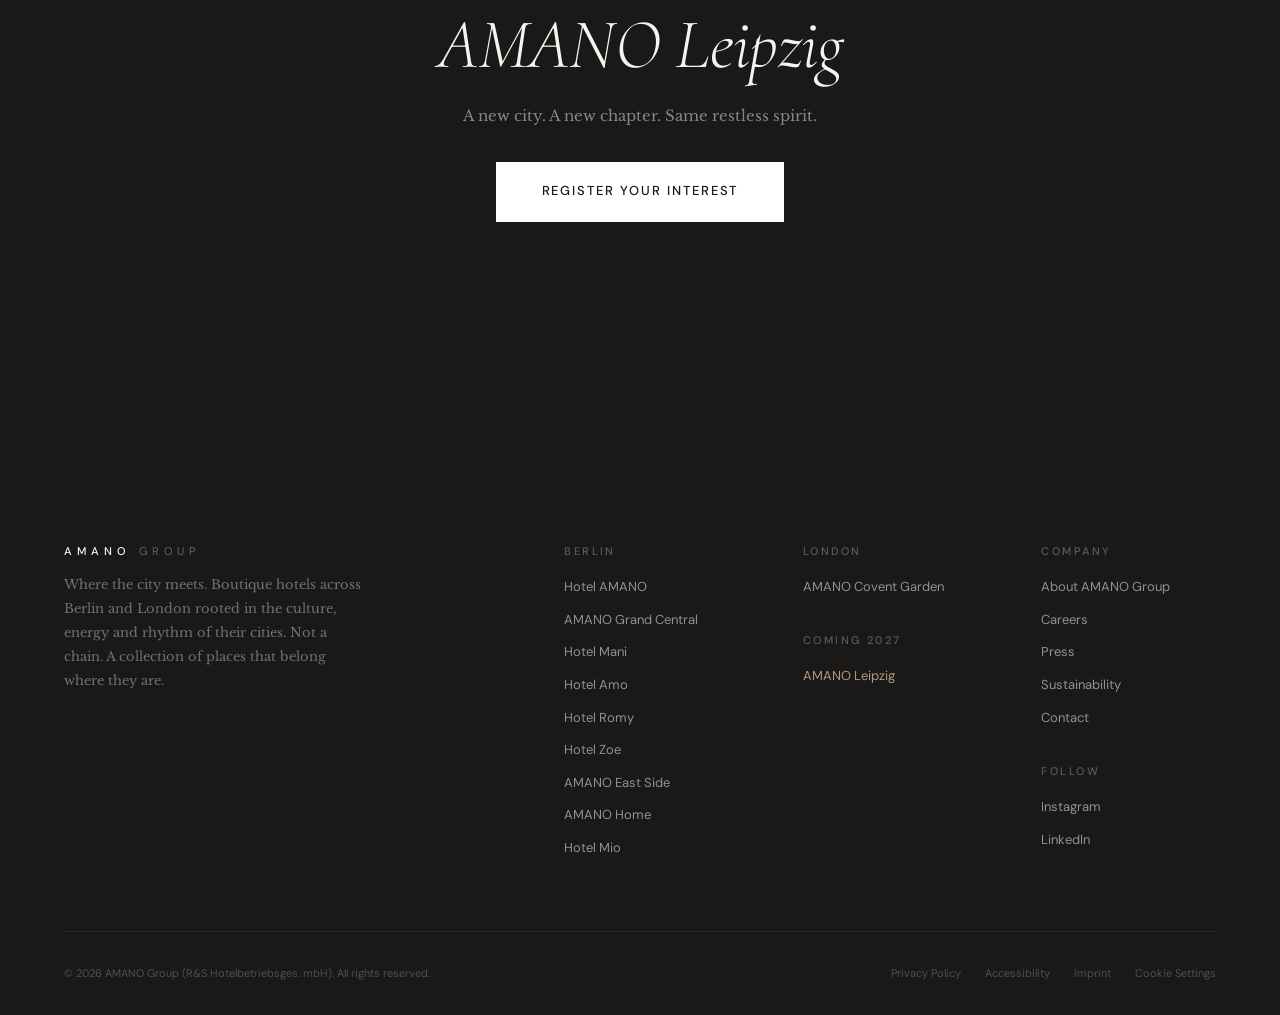
==== commit 7c0564be: "Cache-bust CSS on all pages + fix about.html font overrides Added ?v=4 query string to style.css lin" ====
--- a/about.html
+++ b/about.html
@@ -5,7 +5,7 @@
   <meta name="viewport" content="width=device-width, initial-scale=1.0">
   <title>About AMANO Group | Where the City Meets</title>
   <meta name="description" content="AMANO Group was founded in Berlin in 2009. Twelve hotels across Berlin and London, each shaped by the neighbourhood, the people, and the energy around it.">
-  <link rel="stylesheet" href="css/style.css">
+  <link rel="stylesheet" href="css/style.css?v=4">
   <style>
     /* ========== About Page Specific Styles ========== */
 
@@ -51,18 +51,17 @@
     }
 
     .about-hero__title {
-      font-family: var(--font-heading);
+      font-family: var(--font-display);
       font-size: var(--size-hero);
       font-weight: 300;
+      font-style: italic;
       line-height: 1.0;
-      letter-spacing: -0.03em;
+      letter-spacing: -0.01em;
       color: #fff;
       margin-bottom: var(--space-md);
     }
 
     .about-hero__title em {
-      font-family: var(--font-editorial);
-      font-style: italic;
       font-weight: 400;
     }
 
@@ -112,7 +111,7 @@
     }
 
     .pillar-card__number {
-      font-family: var(--font-heading);
+      font-family: var(--font-display);
       font-size: var(--size-h1);
       font-weight: 200;
       color: var(--border-medium);
@@ -121,7 +120,7 @@
     }
 
     .pillar-card__name {
-      font-family: var(--font-heading);
+      font-family: var(--font-display);
       font-size: var(--size-h3);
       font-weight: 400;
       letter-spacing: -0.01em;
@@ -150,7 +149,7 @@
     }
 
     .number-block__value {
-      font-family: var(--font-heading);
+      font-family: var(--font-display);
       font-size: clamp(2.5rem, 5vw, 4.5rem);
       font-weight: 200;
       line-height: 1;
--- a/css/style.css
+++ b/css/style.css
@@ -5,7 +5,7 @@
    Ref: Soho House / Aman / Maybourne / Wilmina
    ============================================ */
 
-@import url('https://fonts.googleapis.com/css2?family=DM+Sans:ital,wght@0,300;0,400;0,500;0,600;1,300;1,400&family=Libre+Baskerville:ital,wght@0,400;0,700;1,400&display=swap');
+@import url('https://fonts.googleapis.com/css2?family=Cormorant+Garamond:ital,wght@0,300;0,400;0,500;1,300;1,400;1,500&family=DM+Sans:ital,wght@0,300;0,400;0,500;0,600;1,300;1,400&family=Libre+Baskerville:ital,wght@0,400;0,700;1,400&display=swap');
 
 :root {
   /* Palette -- warm, organic, grounded */
@@ -44,7 +44,8 @@
   --agc-warm-gray: #8A857A;
   --conference-blue: #4E6E8E;
 
-  /* Typography -- sans-serif-led, serif for editorial */
+  /* Typography -- serif display, sans-serif structure, editorial body */
+  --font-display: 'Cormorant Garamond', Georgia, serif;
   --font-heading: 'DM Sans', -apple-system, BlinkMacSystemFont, sans-serif;
   --font-body: 'DM Sans', -apple-system, BlinkMacSystemFont, sans-serif;
   --font-editorial: 'Libre Baskerville', Georgia, serif;
@@ -104,17 +105,21 @@
 ul, ol { list-style: none; }
 
 /* --- Typography --- */
-h1, h2, h3, h4 {
+h1, h2 {
+  font-family: var(--font-display);
+  font-weight: 300;
+  font-style: italic;
+  line-height: 1.12;
+  letter-spacing: -0.01em;
+  color: var(--text-primary);
+}
+
+h3, h4 {
   font-family: var(--font-heading);
-  font-weight: 300;
-  line-height: 1.12;
-  letter-spacing: -0.02em;
+  font-weight: 400;
+  line-height: 1.2;
+  letter-spacing: -0.01em;
   color: var(--text-primary);
-}
-
-h3, h4 {
-  font-weight: 400;
-  letter-spacing: -0.01em;
 }
 
 .overline {
@@ -357,17 +362,17 @@
 }
 
 .hero__title {
-  font-family: var(--font-heading);
+  font-family: var(--font-display);
   font-size: var(--size-hero);
   font-weight: 300;
+  font-style: italic;
   line-height: 1.0;
-  letter-spacing: -0.03em;
+  letter-spacing: -0.01em;
   color: #fff;
   margin-bottom: var(--space-md);
 }
 
 .hero__title em {
-  font-family: var(--font-editorial);
   font-style: italic;
   font-weight: 400;
 }
@@ -488,10 +493,11 @@
 }
 
 .city-card__name {
-  font-family: var(--font-heading);
+  font-family: var(--font-display);
   font-size: var(--size-h2);
   font-weight: 300;
-  letter-spacing: -0.02em;
+  font-style: italic;
+  letter-spacing: -0.01em;
   color: #fff;
   margin-bottom: 0.2rem;
 }
@@ -782,9 +788,10 @@
 
 .meet-feature__content h3 {
   color: #fff;
-  font-family: var(--font-heading);
+  font-family: var(--font-display);
   font-size: var(--size-h3);
-  font-weight: 300;
+  font-weight: 400;
+  font-style: italic;
 }
 
 .meet-sidebar {
@@ -958,9 +965,10 @@
 .booking-modal__close:hover { color: var(--text-primary); }
 
 .booking-modal__title {
-  font-family: var(--font-heading);
+  font-family: var(--font-display);
   font-size: var(--size-h2);
   font-weight: 300;
+  font-style: italic;
   margin-bottom: 0.25rem;
 }
 
@@ -1170,9 +1178,10 @@
 }
 
 .venue-card__name {
-  font-family: var(--font-heading);
+  font-family: var(--font-display);
   font-size: var(--size-h3);
-  font-weight: 300;
+  font-weight: 400;
+  font-style: italic;
   color: #fff;
   margin-bottom: 0.25rem;
 }
@@ -1253,8 +1262,10 @@
 }
 
 .property-hero__name {
+  font-family: var(--font-display);
   font-size: var(--size-h1);
   font-weight: 300;
+  font-style: italic;
   color: #fff;
   margin-bottom: 0.4rem;
 }
